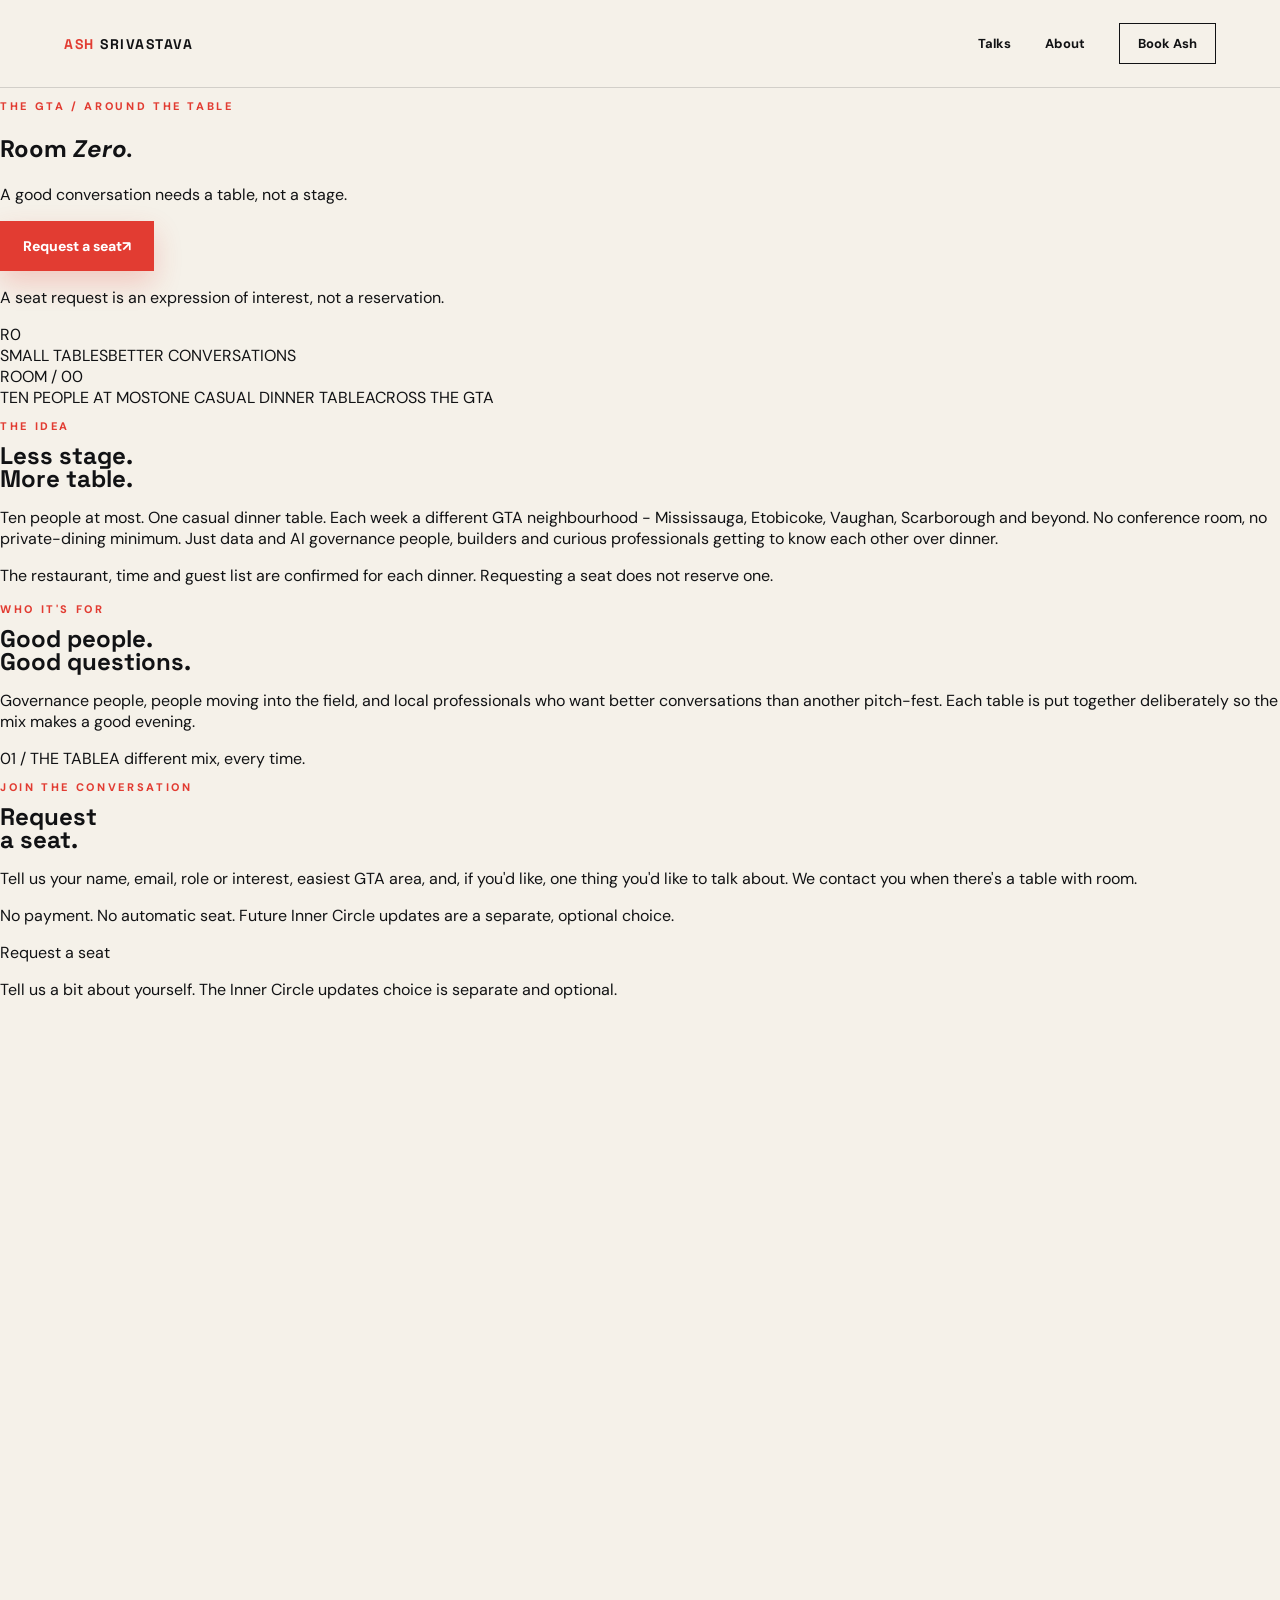
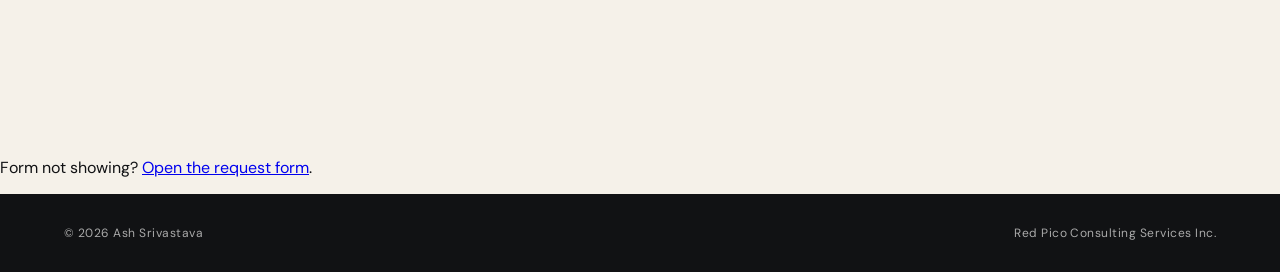
==== roomzero/index.html @ fb6bb0e6 "Create index.html" ====
<!doctype html>
<html lang="en">
<head>
  <meta charset="utf-8">
  <meta name="viewport" content="width=device-width,initial-scale=1">
  <title>Room Zero | Ash Srivastava</title>
  <meta name="description" content="Room Zero: small dinner tables and better conversations around data and AI governance in the GTA.">
  <link rel="preconnect" href="https://fonts.googleapis.com">
  <link rel="preconnect" href="https://fonts.gstatic.com" crossorigin>
  <link href="https://fonts.googleapis.com/css2?family=DM+Sans:wght@400;500;600;700&family=Space+Grotesk:wght@500;600;700&display=swap" rel="stylesheet">
  <link rel="stylesheet" href="../styles-v3.css">
  <link rel="stylesheet" href="roomzero.css">
</head>
<body>
  <header class="nav">
    <a class="brand" href="/" aria-label="Ash Srivastava home"><span>ASH</span> SRIVASTAVA</a>
    <nav aria-label="Main navigation"><a href="/#talks">Talks</a><a href="/#about">About</a><a href="/#book" class="nav-cta">Book Ash</a></nav>
  </header>
  <main>
    <section class="rz-hero" aria-labelledby="rz-title">
      <div class="rz-hero-copy">
        <p class="eyebrow">THE GTA / AROUND THE TABLE</p>
        <h1 id="rz-title">Room <em>Zero.</em></h1>
        <p class="rz-statement">A good conversation needs a table, not a stage.</p>
        <a class="button primary" href="#request">Request a seat <span aria-hidden="true">↗</span></a>
        <p class="rz-small">A seat request is an expression of interest, not a reservation.</p>
      </div>
      <div class="rz-mark" aria-hidden="true"><div class="rz-ring"><span>R<span class="rz-zero">0</span></span></div><div class="rz-mark-footer"><span>SMALL TABLES</span><span>BETTER CONVERSATIONS</span></div></div>
      <span class="rz-index" aria-hidden="true">ROOM / 00</span>
    </section>
    <div class="rz-strip" aria-label="Room Zero at a glance"><span>TEN PEOPLE AT MOST</span><i></i><span>ONE CASUAL DINNER TABLE</span><i></i><span>ACROSS THE GTA</span></div>
    <section class="rz-overview" aria-labelledby="rz-overview-title"><div><p class="kicker">THE IDEA</p><h2 id="rz-overview-title">Less stage.<br><span>More table.</span></h2></div><div class="rz-prose"><p>Ten people at most. One casual dinner table. Each week a different GTA neighbourhood - Mississauga, Etobicoke, Vaughan, Scarborough and beyond. No conference room, no private-dining minimum. Just data and AI governance people, builders and curious professionals getting to know each other over dinner.</p><p>The restaurant, time and guest list are confirmed for each dinner. Requesting a seat does not reserve one.</p></div></section>
    <section class="rz-for" aria-labelledby="rz-for-title"><div class="rz-for-inner"><p class="kicker">WHO IT'S FOR</p><h2 id="rz-for-title">Good people.<br>Good questions.</h2><p>Governance people, people moving into the field, and local professionals who want better conversations than another pitch-fest. Each table is put together deliberately so the mix makes a good evening.</p><div class="rz-for-note"><span>01 / THE TABLE</span><span>A different mix, every time.</span></div></div></section>
    <section class="rz-request" id="request" aria-labelledby="rz-request-title"><div class="rz-request-copy"><p class="kicker">JOIN THE CONVERSATION</p><h2 id="rz-request-title">Request<br>a seat<span>.</span></h2><p>Tell us your name, email, role or interest, easiest GTA area, and, if you'd like, one thing you'd like to talk about. We contact you when there's a table with room.</p><p class="rz-small">No payment. No automatic seat. Future Inner Circle updates are a separate, optional choice.</p></div><div class="rz-form-shell"><div class="rz-form-preview"><p class="rz-form-heading">Request a seat</p><p class="rz-form-sub">Tell us a bit about yourself. The Inner Circle updates choice is separate and optional.</p><iframe src="https://tally.so/embed/gDKdKM?alignLeft=1&hideTitle=1&transparentBackground=1&dynamicHeight=1" loading="lazy" title="Room Zero - Request a seat" width="100%" height="720" frameborder="0" marginheight="0" marginwidth="0" referrerpolicy="strict-origin-when-cross-origin"></iframe><p class="rz-form-fallback">Form not showing? <a href="https://tally.so/r/gDKdKM" target="_blank" rel="noopener noreferrer">Open the request form</a>.</p></div></div></section>
  </main>
  <footer><span>© 2026 Ash Srivastava</span><span>Red Pico Consulting Services Inc.</span></footer>
</body>
</html>
---- styles-v3.css ----
:root{--ink:#111214;--ink2:#1b1d20;--paper:#f5f1e9;--paper2:#e9e3d9;--red:#e23c32;--red-dark:#b92821;--muted:#686661;--line:rgba(17,18,20,.15);--display:"Space Grotesk",sans-serif;--body:"DM Sans",sans-serif;--shadow:0 28px 80px rgba(25,21,18,.16)}*{box-sizing:border-box}html{scroll-behavior:smooth}body{margin:0;background:var(--paper);color:var(--ink);font-family:var(--body);-webkit-font-smoothing:antialiased;overflow-x:hidden}::selection{background:var(--red);color:white}.nav{height:88px;display:flex;align-items:center;justify-content:space-between;padding:0 clamp(24px,5vw,80px);border-bottom:1px solid var(--line);position:relative;z-index:10;background:rgba(245,241,233,.88);backdrop-filter:blur(15px)}.brand{font-family:var(--display);font-weight:700;letter-spacing:.11em;text-decoration:none;color:var(--ink);font-size:14px}.brand span{color:var(--red)}nav{display:flex;gap:34px;align-items:center}nav a{color:var(--ink);text-decoration:none;font-weight:700;font-size:13px;position:relative}nav a:not(.nav-cta):after{content:"";position:absolute;left:0;right:100%;bottom:-6px;height:2px;background:var(--red);transition:right .25s ease}nav a:hover:after{right:0}.nav-cta{border:1px solid var(--ink);padding:11px 18px;transition:.25s ease}.nav-cta:hover{background:var(--ink);color:white}.hero{min-height:calc(100vh - 88px);display:grid;grid-template-columns:minmax(0,1.16fr) minmax(360px,.84fr);align-items:center;gap:clamp(50px,7vw,115px);padding:clamp(70px,9vh,125px) clamp(28px,7vw,112px);position:relative;isolation:isolate}.hero:before{content:"";position:absolute;width:520px;height:520px;border-radius:50%;background:radial-gradient(circle,rgba(226,60,50,.12),transparent 68%);left:-240px;top:-170px;z-index:-1}.hero:after{content:"ASH / 01";position:absolute;right:3.5vw;bottom:28px;font:600 10px/1 var(--display);letter-spacing:.24em;color:#888}.eyebrow,.kicker,.tag{font-size:11px;letter-spacing:.24em;font-weight:800;color:var(--red);text-transform:uppercase}.hero h1,h2,h3{font-family:var(--display);line-height:.98;margin:0}.hero h1{font-size:clamp(60px,7.3vw,116px);letter-spacing:-.065em;max-width:960px;font-weight:700}.hero h1 em{color:var(--red);font-style:normal;position:relative}.hero h1 em:after{content:"";position:absolute;left:2%;right:0;bottom:.03em;height:.07em;background:var(--red);opacity:.25}.lede{font-size:clamp(18px,1.5vw,22px);line-height:1.62;max-width:670px;color:#494743;margin:30px 0 34px}.actions{display:flex;gap:13px;flex-wrap:wrap}.button{display:inline-flex;padding:16px 23px;text-decoration:none;font-weight:800;font-size:14px;align-items:center;justify-content:center;transition:transform .25s ease,box-shadow .25s ease,background .25s ease}.button:hover{transform:translateY(-3px)}.primary{background:var(--red);color:white;box-shadow:0 12px 28px rgba(226,60,50,.22)}.primary:hover{background:var(--red-dark);box-shadow:0 16px 32px rgba(226,60,50,.3)}.secondary{border:1px solid var(--ink);color:var(--ink);background:rgba(255,255,255,.15)}.proof{display:flex;gap:22px;flex-wrap:wrap;margin-top:50px;font-size:12px;font-weight:700;color:var(--muted);letter-spacing:.02em}.proof span{display:flex;align-items:center;gap:20px}.proof span:not(:last-child):after{content:"";width:4px;height:4px;border-radius:50%;background:var(--red)}.portrait{position:relative;transform:translateY(-5px)}.portrait:before{content:"";position:absolute;inset:-28px 25% 20% -30px;border:1px solid rgba(226,60,50,.45);z-index:-1}.portrait-frame{position:relative;background:var(--ink);padding:14px 14px 0;box-shadow:30px 30px 0 var(--red),var(--shadow)}.portrait-frame:before{content:"KEYNOTES · BRIEFINGS · WORKSHOPS";position:absolute;writing-mode:vertical-rl;transform:rotate(180deg);right:-22px;top:20px;color:white;font:700 8px/1 var(--display);letter-spacing:.18em;z-index:2}.portrait img{width:100%;display:block;aspect-ratio:4/5;object-fit:cover;object-position:center top;filter:saturate(.88) contrast(1.04)}.portrait-tag{background:var(--ink);color:white;padding:20px 4px 22px;display:flex;justify-content:space-between;gap:10px;font-size:12px}.portrait-tag b{font-family:var(--display)}.portrait-tag span{color:#a9aaac}.marquee{background:var(--ink);color:white;min-height:84px;padding:24px 4vw;display:flex;align-items:center;justify-content:space-around;gap:28px;font:700 12px/1 var(--display);letter-spacing:.16em;overflow:hidden;white-space:nowrap}.marquee i{width:5px;height:5px;border-radius:50%;background:var(--red);box-shadow:0 0 0 6px rgba(226,60,50,.1)}.intro{text-align:center;padding:clamp(110px,12vw,185px) 24px clamp(85px,9vw,130px);max-width:1100px;margin:auto}.intro .kicker{margin-bottom:25px}.intro h2,.formats h2,.about h2,.cta h2{font-size:clamp(45px,5.6vw,82px);letter-spacing:-.05em}.intro>p:last-child{font-size:clamp(18px,1.7vw,22px);color:var(--muted);max-width:760px;margin:30px auto 0;line-height:1.7}.talks{max-width:1320px;margin:auto;padding:0 clamp(20px,3vw,40px) clamp(110px,10vw,150px);display:grid;grid-template-columns:1fr 1fr;gap:20px}.talk{border:1px solid var(--line);padding:42px;display:grid;grid-template-columns:52px 1fr;gap:20px;background:rgba(255,255,255,.3);position:relative;overflow:hidden;transition:transform .3s ease,border-color .3s ease,box-shadow .3s ease}.talk:before{content:"";position:absolute;inset:0;background:linear-gradient(135deg,rgba(255,255,255,.32),transparent 40%);pointer-events:none}.talk:hover{transform:translateY(-5px);border-color:rgba(226,60,50,.55);box-shadow:0 22px 45px rgba(35,30,26,.08)}.talk.featured{grid-column:1/-1;background:var(--ink);color:white;padding:clamp(44px,5vw,70px);grid-template-columns:70px 1fr}.talk.featured:after{content:"01";position:absolute;right:-18px;bottom:-55px;font:700 240px/.8 var(--display);color:rgba(255,255,255,.035);letter-spacing:-.1em}.talk h3{font-size:clamp(30px,3vw,43px);letter-spacing:-.035em;position:relative}.talk.featured h3{font-size:clamp(45px,5vw,70px);max-width:950px}.talk p,.talk li{line-height:1.7}.talk p{color:#54524e}.talk.featured p{color:#c7c5c1;max-width:950px;font-size:18px}.talk ul{padding-left:18px;margin-bottom:0}.talk li{margin:5px 0}.talk li::marker{color:var(--red)}.num{font-family:var(--display);color:var(--red);font-weight:700;font-size:16px;padding-top:5px}.formats{background:var(--paper2);padding:clamp(90px,10vw,145px) clamp(28px,7vw,112px);display:grid;grid-template-columns:.85fr 1.15fr;gap:9vw;align-items:end;position:relative}.formats:before{content:"";position:absolute;top:0;left:7vw;width:100px;height:5px;background:var(--red)}.format-grid{display:grid;grid-template-columns:1fr 1fr;border-top:1px solid #aaa}.format-grid div{padding:27px 0;border-bottom:1px solid #aaa;display:flex;flex-direction:column;gap:7px}.format-grid div:nth-child(odd){border-right:1px solid #aaa;padding-right:24px}.format-grid div:nth-child(even){padding-left:24px}.format-grid b{font:700 17px/1.2 var(--display)}.format-grid span{color:var(--muted);font-size:14px}.about{padding:clamp(105px,11vw,165px) clamp(28px,7vw,112px);display:grid;grid-template-columns:1.22fr .78fr;gap:10vw;position:relative}.about-copy>p{font-size:clamp(17px,1.5vw,20px);line-height:1.78;color:#4e4d49;max-width:800px}.about-copy h2{margin:18px 0 34px}.links{display:flex;gap:28px;margin-top:35px}.links a{color:var(--red);font-weight:800;text-underline-offset:5px}.about aside{border-top:5px solid var(--red);padding-top:25px;background:rgba(255,255,255,.32);padding:30px}.about aside p{font:700 26px/1.2 var(--display);margin-top:0}.about aside li{padding:15px 0;border-bottom:1px solid var(--line);list-style:none}.about aside ul{padding:0;margin-bottom:0}.cta{background:var(--red);color:white;padding:clamp(100px,10vw,150px) max(7vw,28px);text-align:center;position:relative;overflow:hidden}.cta:before,.cta:after{content:"";position:absolute;border:1px solid rgba(255,255,255,.24);border-radius:50%}.cta:before{width:430px;height:430px;left:-220px;top:-250px}.cta:after{width:300px;height:300px;right:-170px;bottom:-160px}.cta .kicker{color:#3b1210}.cta h2{max-width:1000px;margin:auto}.cta p:not(.kicker){font-size:19px}.cta .actions{justify-content:center;margin-top:38px;position:relative;z-index:1}.light{background:white;color:var(--ink);box-shadow:0 15px 35px rgba(70,17,14,.17)}.outline{color:white;border:1px solid white}.outline:hover{background:white;color:var(--red)}footer{background:var(--ink);color:#aaa;padding:31px max(5vw,24px);display:flex;justify-content:space-between;font-size:12px;letter-spacing:.04em}@media(prefers-reduced-motion:no-preference){.hero-copy{animation:rise .8s ease both}.portrait{animation:rise .8s .12s ease both}.marquee span{animation:softPulse 5s ease-in-out infinite}@keyframes rise{from{opacity:0;transform:translateY(22px)}to{opacity:1;transform:translateY(0)}}@keyframes softPulse{0%,100%{opacity:.72}50%{opacity:1}}}@media(max-width:900px){nav a:not(.nav-cta){display:none}.hero{grid-template-columns:1fr;min-height:auto;padding-top:70px}.portrait{max-width:560px;margin-top:25px}.proof span:after{display:none}.talks{grid-template-columns:1fr}.talk.featured{grid-column:auto}.formats,.about{grid-template-columns:1fr}.format-grid{margin-top:35px}.portrait-tag{flex-direction:column}.intro{padding-top:100px}}@media(max-width:540px){.nav{height:74px;padding:0 18px}.brand{font-size:13px}.nav-cta{padding:9px 12px}.hero{padding:58px 22px 85px;gap:42px}.hero h1{font-size:52px}.lede{font-size:18px;margin-top:24px}.actions{gap:11px}.button{width:100%}.proof{gap:10px;margin-top:38px;line-height:1.5}.proof span{gap:0}.portrait{margin:10px 8px 0 0}.portrait-frame{box-shadow:14px 14px 0 var(--red);padding:9px 9px 0}.portrait:before{display:none}.marquee{justify-content:flex-start;min-height:70px}.intro{padding:88px 22px 65px}.talks{padding:0 14px 90px}.talk,.talk.featured{padding:28px 20px;grid-template-columns:35px 1fr;gap:10px}.talk.featured h3,.talk h3{font-size:30px}.talk.featured p{font-size:16px}.formats,.about,.cta{padding-left:22px;padding-right:22px}.format-grid{grid-template-columns:1fr}.format-grid div:nth-child(n){border-right:0;padding-left:0;padding-right:0}.about aside{padding:23px}.portrait-tag{font-size:11px}footer{gap:9px;flex-direction:column}}
.proof-stage,.popular{padding:clamp(105px,11vw,165px) clamp(28px,7vw,112px);background:var(--ink);color:#fff}.section-head{display:grid;grid-template-columns:1.2fr .8fr;gap:8vw;align-items:end;margin-bottom:65px}.section-head h2{font:700 clamp(44px,5vw,76px)/1 var(--display);letter-spacing:-.05em;margin:15px 0 0}.section-head>p{color:#aeada9;font-size:18px;line-height:1.65;max-width:520px}.stage-grid{display:grid;grid-template-columns:1.1fr .9fr .9fr;gap:18px}.stage-card{color:#fff;text-decoration:none;border:1px solid rgba(255,255,255,.16);padding:34px;min-height:360px;display:flex;flex-direction:column;transition:.3s ease;position:relative;overflow:hidden}.stage-card:after{content:"↗";position:absolute;right:20px;bottom:10px;font:700 110px/1 var(--display);color:rgba(255,255,255,.03)}.stage-card:hover{transform:translateY(-7px);border-color:var(--red);background:#181a1d}.stage-card.feature{background:var(--red);border-color:var(--red)}.stage-meta{display:flex;justify-content:space-between;gap:10px;text-transform:uppercase;letter-spacing:.13em;font-size:9px;font-weight:800}.stage-card h3{font-size:clamp(28px,2.5vw,40px);letter-spacing:-.04em;margin:60px 0 18px}.stage-card p{color:#c5c4c0;line-height:1.65}.stage-card.feature p{color:#fff}.stage-card b{margin-top:auto;font-size:12px}.voices{padding:clamp(105px,11vw,165px) clamp(28px,7vw,112px);background:#fff}.voices>.kicker{text-align:center;margin-bottom:50px}.quote-grid{display:grid;grid-template-columns:1fr 1fr;gap:18px;max-width:1250px;margin:auto}.quote-grid blockquote{margin:0;border:1px solid var(--line);padding:42px;min-height:280px;display:flex;flex-direction:column;justify-content:space-between;position:relative}.quote-grid blockquote:before{content:"“";font:700 90px/.7 Georgia;color:var(--red);opacity:.2}.quote-grid blockquote p{font:600 clamp(21px,2vw,29px)/1.35 var(--display);letter-spacing:-.025em;margin:20px 0 35px}.quote-grid footer{display:flex;flex-direction:column;gap:5px}.quote-grid footer span{color:var(--muted);font-size:13px}.recommend-link{display:block;text-align:center;margin-top:40px;color:var(--red);font-weight:800}.popular{background:var(--paper);color:var(--ink)}.popular .section-head>p{color:var(--muted)}.popular-grid{border-top:1px solid var(--line)}.popular-grid a{display:grid;grid-template-columns:.35fr 1.2fr .6fr;gap:25px;align-items:center;padding:32px 5px;border-bottom:1px solid var(--line);text-decoration:none;color:var(--ink);transition:.25s ease}.popular-grid a:hover{padding-left:18px;background:rgba(255,255,255,.38)}.popular-grid span{color:var(--red);font-size:10px;font-weight:800;letter-spacing:.14em}.popular-grid h3{font-size:clamp(22px,2vw,30px);letter-spacing:-.03em}.popular-grid p{color:var(--muted);font-size:13px;text-align:right}@media(max-width:900px){.stage-grid{grid-template-columns:1fr}.stage-card{min-height:300px}.section-head{grid-template-columns:1fr}.popular-grid a{grid-template-columns:1fr}.popular-grid p{text-align:left}.quote-grid{grid-template-columns:1fr}}@media(max-width:540px){.proof-stage,.voices,.popular{padding-left:22px;padding-right:22px}.stage-card{padding:27px;min-height:280px}.stage-card h3{margin-top:45px}.quote-grid blockquote{padding:28px;min-height:260px}.section-head{margin-bottom:45px}}
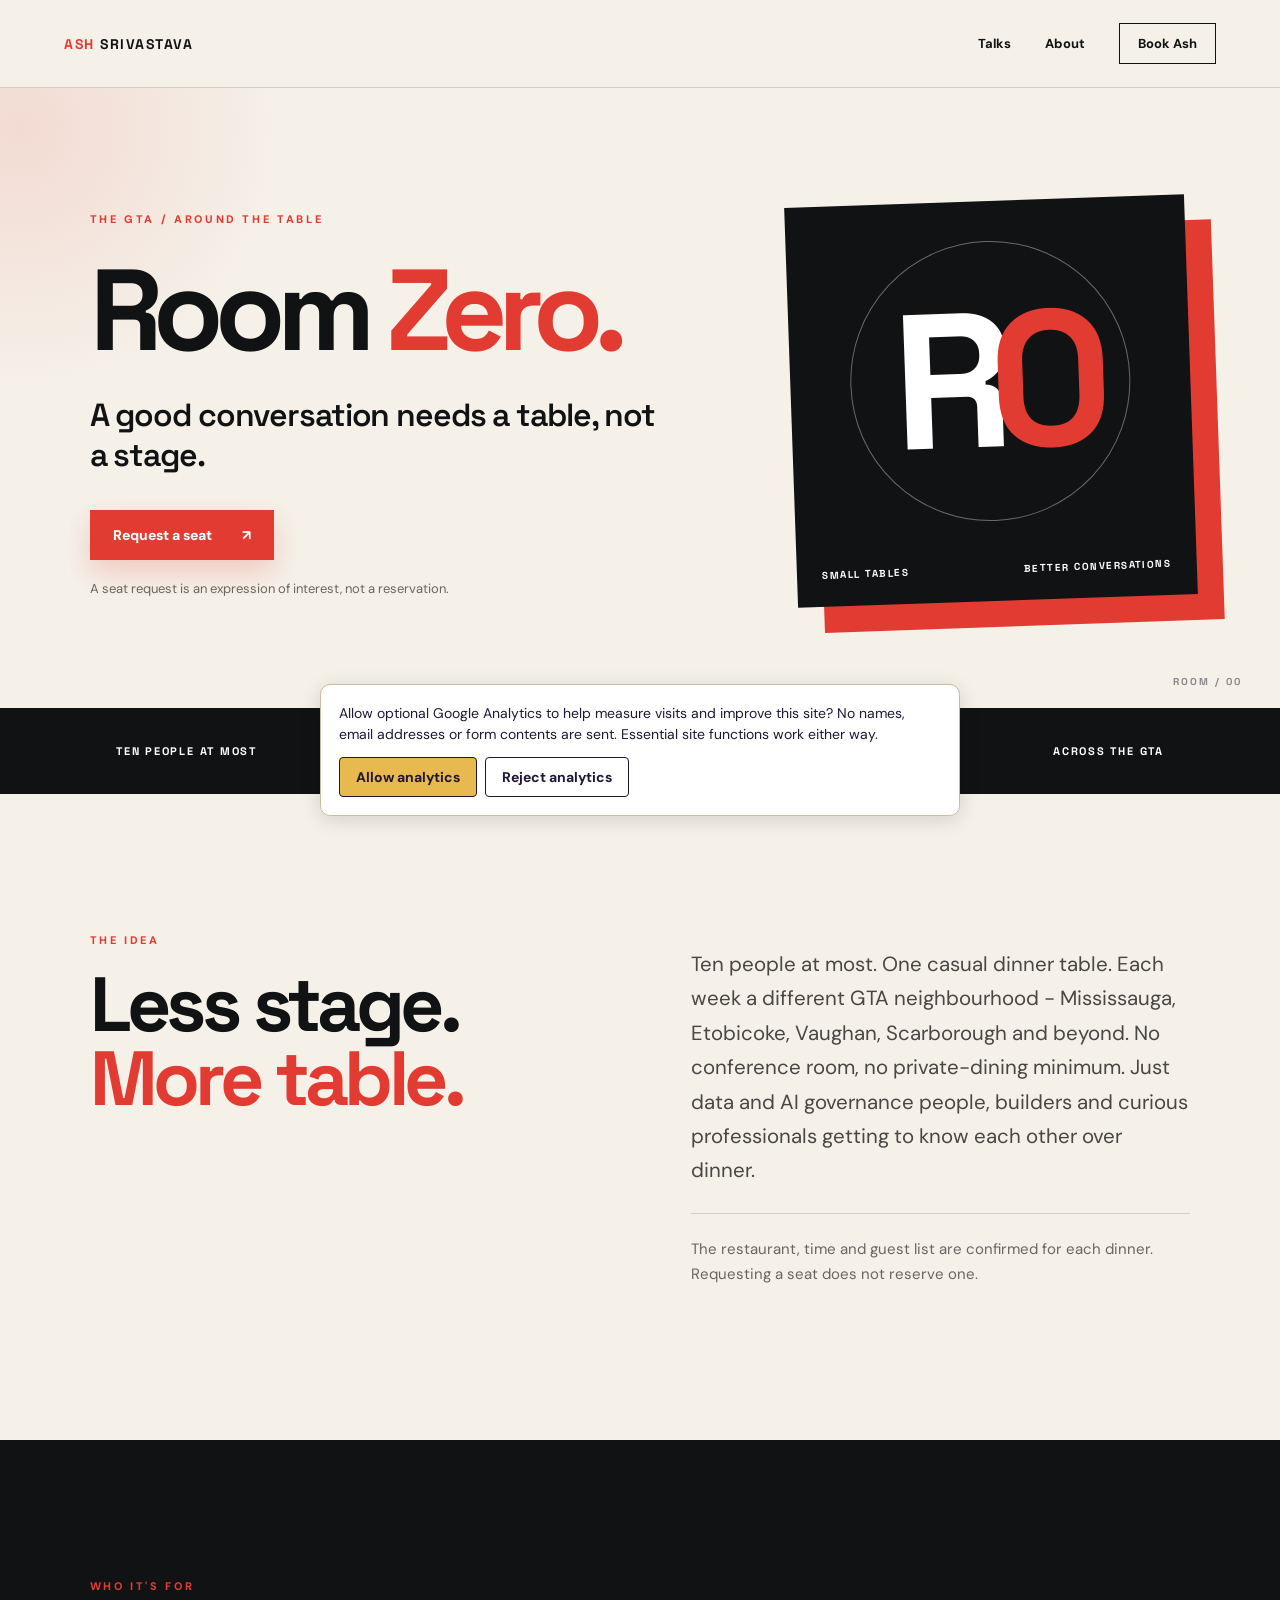
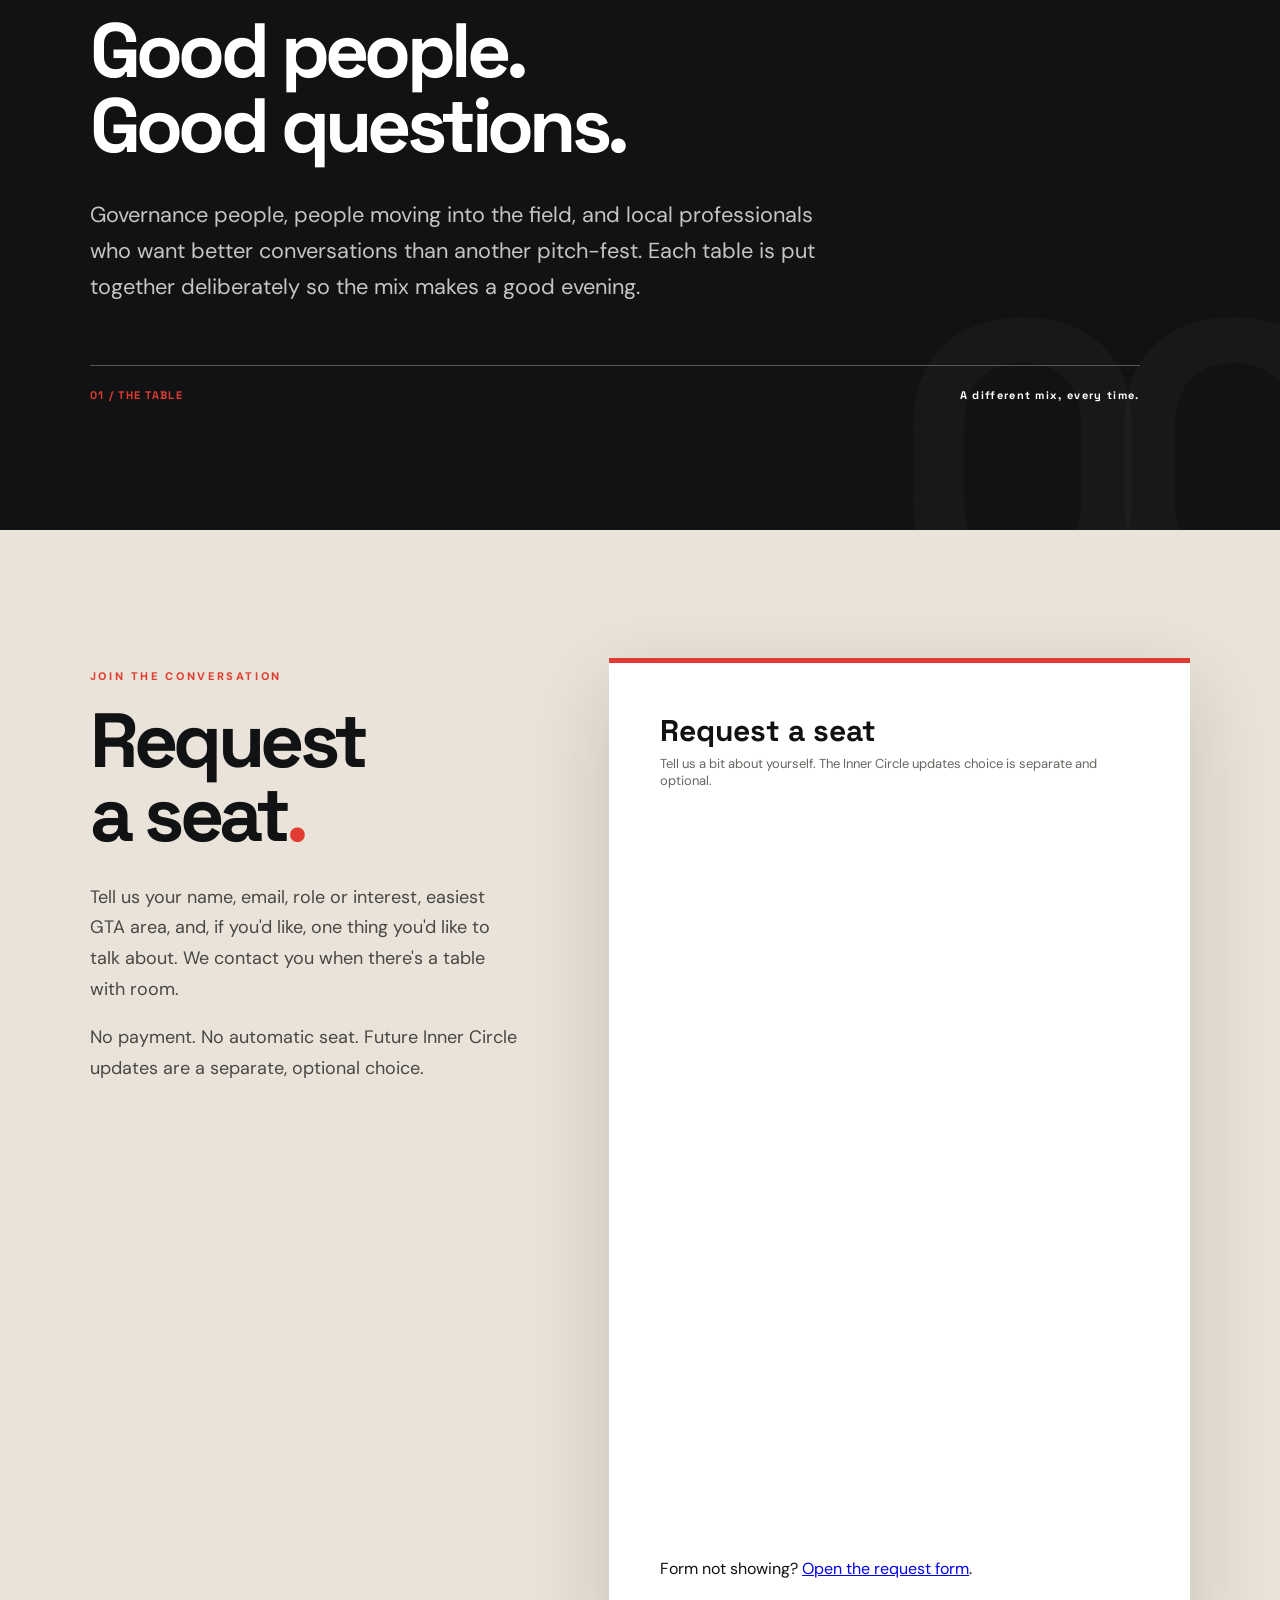
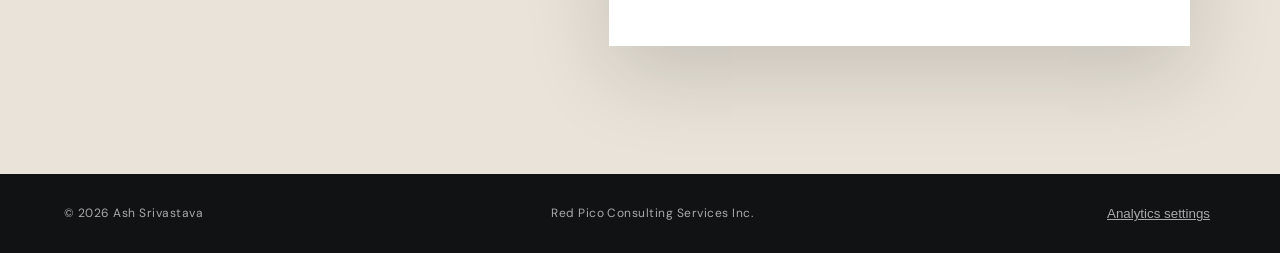
==== commit 0572305e: "Add Cloudflare Web Analytics + consent-gated GA4 to Room Zero page" ====
--- a/roomzero/index.html
+++ b/roomzero/index.html
@@ -34,5 +34,22 @@
     <section class="rz-request" id="request" aria-labelledby="rz-request-title"><div class="rz-request-copy"><p class="kicker">JOIN THE CONVERSATION</p><h2 id="rz-request-title">Request<br>a seat<span>.</span></h2><p>Tell us your name, email, role or interest, easiest GTA area, and, if you'd like, one thing you'd like to talk about. We contact you when there's a table with room.</p><p class="rz-small">No payment. No automatic seat. Future Inner Circle updates are a separate, optional choice.</p></div><div class="rz-form-shell"><div class="rz-form-preview"><p class="rz-form-heading">Request a seat</p><p class="rz-form-sub">Tell us a bit about yourself. The Inner Circle updates choice is separate and optional.</p><iframe src="https://tally.so/embed/gDKdKM?alignLeft=1&hideTitle=1&transparentBackground=1&dynamicHeight=1" loading="lazy" title="Room Zero - Request a seat" width="100%" height="720" frameborder="0" marginheight="0" marginwidth="0" referrerpolicy="strict-origin-when-cross-origin"></iframe><p class="rz-form-fallback">Form not showing? <a href="https://tally.so/r/gDKdKM" target="_blank" rel="noopener noreferrer">Open the request form</a>.</p></div></div></section>
   </main>
   <footer><span>© 2026 Ash Srivastava</span><span>Red Pico Consulting Services Inc.</span></footer>
+<script>
+/* Cloudflare Web Analytics (ashsrivastava.com live site) */
+(function(){var s=document.createElement("script");s.defer=true;s.src="https://static.cloudflareinsights.com/beacon.min.js";s.setAttribute("data-cf-beacon",'{"token": "4afd176af6364e479cc283aa7d90b182"}');document.head.appendChild(s);})();
+</script>
+<style>#ash-analytics-choice{position:fixed;bottom:84px;left:16px;right:16px;z-index:1000;max-width:640px;margin:auto;background:#fff;color:#211735;border:1px solid #c9bd9d;border-radius:10px;box-shadow:0 4px 20px #0002;padding:18px;font:14px/1.5 'DM Sans',sans-serif}#ash-analytics-choice p{margin:0 0 12px}#ash-analytics-choice button{padding:10px 16px;margin:0 8px 0 0;border:1px solid #211735;background:#fff;color:#211735;border-radius:4px;font:700 14px 'DM Sans',sans-serif}#ash-analytics-choice button:first-of-type{background:#e7b94e}#ash-analytics-settings{border:0;background:none;color:inherit;text-decoration:underline;cursor:pointer}</style>
+<div id="ash-analytics-choice" role="region" aria-label="Analytics choice" hidden><p>Allow optional Google Analytics to help measure visits and improve this site? No names, email addresses or form contents are sent. Essential site functions work either way.</p><button type="button" data-analytics-consent="yes">Allow analytics</button><button type="button" data-analytics-consent="no">Reject analytics</button></div>
+<script>
+(function(){
+const ID='G-YZ3X5D67PT',KEY='ash-analytics-consent-v1';let loaded=false;const box=document.getElementById('ash-analytics-choice');
+function saved(){try{return localStorage.getItem(KEY)}catch{return null}}
+function enable(){if(loaded)return;loaded=true;window.dataLayer=window.dataLayer||[];window.gtag=function(){dataLayer.push(arguments)};gtag('consent','default',{analytics_storage:'denied',ad_storage:'denied',ad_user_data:'denied',ad_personalization:'denied'});gtag('js',new Date());gtag('consent','update',{analytics_storage:'granted'});const safe=new URL(location.origin+location.pathname);const params=new URLSearchParams(location.search);['utm_source','utm_medium','utm_campaign','utm_content','utm_term'].forEach(k=>{const v=params.get(k);if(v&&/^[a-zA-Z0-9_-]{1,80}$/.test(v))safe.searchParams.set(k,v)});let ref='';try{ref=new URL(document.referrer).origin}catch{};gtag('config',ID,{send_page_view:false,page_location:safe.href,page_referrer:ref,page_title:'Room Zero | Ash Srivastava',allow_google_signals:false,allow_ad_personalization_signals:false});gtag('event','page_view',{page_location:safe.href,page_referrer:ref,page_title:'Room Zero | Ash Srivastava'});const s=document.createElement('script');s.async=true;s.src='https://www.googletagmanager.com/gtag/js?id='+ID;document.head.appendChild(s)}
+function choose(v){try{localStorage.setItem(KEY,v)}catch{};box.hidden=true;if(v==='yes'){window['ga-disable-'+ID]=false;if(loaded)gtag('consent','update',{analytics_storage:'granted'});else enable();}else if(loaded){window['ga-disable-'+ID]=true;gtag('consent','update',{analytics_storage:'denied'});document.cookie.split(';').forEach(c=>{const n=c.split('=')[0].trim();if(n.startsWith('_ga')){document.cookie=n+'=;Max-Age=0;path=/';document.cookie=n+'=;Max-Age=0;path=/;domain='+location.hostname}})}}
+box.querySelectorAll('button').forEach(b=>b.addEventListener('click',()=>choose(b.dataset.analyticsConsent)));
+const settings=document.createElement('button');settings.id='ash-analytics-settings';settings.type='button';settings.textContent='Analytics settings';settings.addEventListener('click',()=>{box.hidden=false});(document.querySelector('footer')||document.body).appendChild(settings);
+if(saved()==='yes')enable();else if(saved()!=='no')box.hidden=false;
+})();
+</script>
 </body>
 </html>
--- a/roomzero/roomzero.css
+++ b/roomzero/roomzero.css
@@ -0,0 +1 @@
+.rz-hero{position:relative;min-height:620px;display:grid;grid-template-columns:1.1fr .75fr;align-items:center;gap:9vw;padding:105px clamp(28px,7vw,112px) 100px;overflow:hidden}.rz-hero:before{content:"";width:540px;height:540px;background:radial-gradient(circle,rgba(226,60,50,.12),transparent 70%);position:absolute;top:-230px;left:-250px;pointer-events:none}.rz-hero-copy{position:relative;z-index:1}.rz-hero h1{font:700 clamp(74px,9vw,144px)/.95 var(--display);letter-spacing:-.08em;margin:30px 0}.rz-hero h1 em{color:var(--red);font-style:normal}.rz-statement{font:600 clamp(25px,2.5vw,38px)/1.24 var(--display);letter-spacing:-.035em;max-width:650px;margin:0 0 35px}.rz-hero .button{gap:30px}.rz-small{font-size:13px;line-height:1.65;color:var(--muted);margin:18px 0 0}.rz-mark{position:relative;aspect-ratio:1/1;max-width:450px;background:var(--ink);box-shadow:26px 26px 0 var(--red);display:flex;flex-direction:column;justify-content:space-between;padding:25px;color:white;transform:rotate(-2deg)}.rz-ring{border:1px solid #68696b;border-radius:50%;width:80%;aspect-ratio:1;align-self:center;display:grid;place-items:center;margin-top:15px}.rz-ring>span{font:700 clamp(100px,15vw,200px)/1 var(--display);letter-spacing:-.13em}.rz-zero{color:var(--red)}.rz-mark-footer{display:flex;justify-content:space-between;gap:10px;font:700 10px/1.2 var(--display);letter-spacing:.15em}.rz-index{position:absolute;right:3vw;bottom:20px;color:#888;font:700 10px var(--display);letter-spacing:.2em}.rz-strip{background:var(--ink);color:#fff;display:flex;align-items:center;justify-content:space-around;gap:22px;min-height:86px;padding:20px 4vw;font:700 11px var(--display);letter-spacing:.16em;text-align:center}.rz-strip i{width:5px;height:5px;flex:none;border-radius:50%;background:var(--red)}.rz-overview{padding:clamp(95px,10vw,155px) clamp(28px,7vw,112px);display:grid;grid-template-columns:1fr 1fr;gap:8vw;align-items:start}.rz-overview h2,.rz-for h2,.rz-request h2{font:700 clamp(50px,6vw,92px)/.97 var(--display);letter-spacing:-.06em;margin:20px 0 0}.rz-overview h2 span,.rz-request h2 span{color:var(--red)}.rz-prose{max-width:570px;padding-top:25px}.rz-prose p{font-size:clamp(17px,1.6vw,21px);line-height:1.68;color:#484743;margin:0 0 25px}.rz-prose p+p{font-size:15px;color:var(--muted);border-top:1px solid var(--line);padding-top:23px}.rz-for{background:var(--ink);color:white;padding:clamp(100px,10vw,150px) clamp(28px,7vw,112px);position:relative;overflow:hidden}.rz-for:after{content:"00";position:absolute;right:-35px;bottom:-95px;font:700 400px/.8 var(--display);color:rgba(255,255,255,.025);letter-spacing:-.12em;pointer-events:none}.rz-for-inner{max-width:1050px;position:relative;z-index:1}.rz-for h2{max-width:1000px}.rz-for p:not(.kicker){max-width:760px;color:#c7c5c1;font-size:clamp(18px,1.7vw,22px);line-height:1.65;margin:35px 0 60px}.rz-for-note{border-top:1px solid #565759;display:flex;justify-content:space-between;gap:20px;padding-top:22px;font:700 11px var(--display);letter-spacing:.12em}.rz-for-note span:first-child{color:var(--red)}.rz-request{padding:clamp(95px,10vw,150px) clamp(28px,7vw,112px);display:grid;grid-template-columns:.85fr 1.15fr;gap:7vw;background:var(--paper2)}.rz-request h2{margin-bottom:30px}.rz-request-copy>p:not(.kicker){font-size:18px;line-height:1.7;color:#494743;max-width:500px}.rz-request-copy .rz-small{font-size:14px}.rz-form-shell{background:#fff;padding:clamp(25px,4vw,54px);box-shadow:var(--shadow);border-top:5px solid var(--red)}.rz-form-heading{font:700 30px/1.1 var(--display);margin:0 0 8px}.rz-form-sub{font-size:13px;color:var(--muted);margin:0 0 28px}.rz-form-preview label{display:block;font:700 13px var(--body);margin:0 0 19px}.rz-form-preview label span:not(.rz-check span){font-weight:400;color:var(--muted)}.rz-form-preview input:not([type=checkbox]),.rz-form-preview textarea{display:block;width:100%;margin-top:8px;border:1px solid var(--line);border-radius:0;padding:14px 15px;font:400 15px var(--body);background:#faf9f6;color:var(--ink)}.rz-form-preview input:disabled,.rz-form-preview textarea:disabled{opacity:1}.rz-check{display:flex!important;align-items:flex-start;gap:11px;font-weight:500!important;line-height:1.4}.rz-check input{accent-color:var(--red);margin:3px 0 0}.rz-form-preview button{background:var(--red);border:0;color:#fff;font:700 14px var(--body);padding:15px 22px;opacity:.7}html{scroll-padding-top:30px}@media(max-width:900px){.rz-hero{grid-template-columns:1fr;gap:55px}.rz-mark{width:min(75vw,450px);margin:0 auto}.rz-overview,.rz-request{grid-template-columns:1fr;gap:42px}.rz-prose{padding:0}.rz-form-shell{max-width:680px}}@media(max-width:540px){.rz-hero{padding:65px 22px 80px;gap:65px;min-height:0}.rz-hero h1{font-size:76px;margin:25px 0}.rz-statement{font-size:27px}.rz-mark{width:calc(100% - 28px);padding:20px;box-shadow:14px 14px 0 var(--red)}.rz-ring>span{font-size:35vw}.rz-mark-footer{font-size:7px}.rz-strip{flex-wrap:wrap;min-height:0;gap:13px;font-size:9px;line-height:1.4}.rz-overview,.rz-for,.rz-request{padding:90px 22px}.rz-overview h2,.rz-for h2,.rz-request h2{font-size:56px}.rz-for-note{font-size:9px}.rz-request{gap:42px}.rz-form-shell{padding:25px 20px}}
